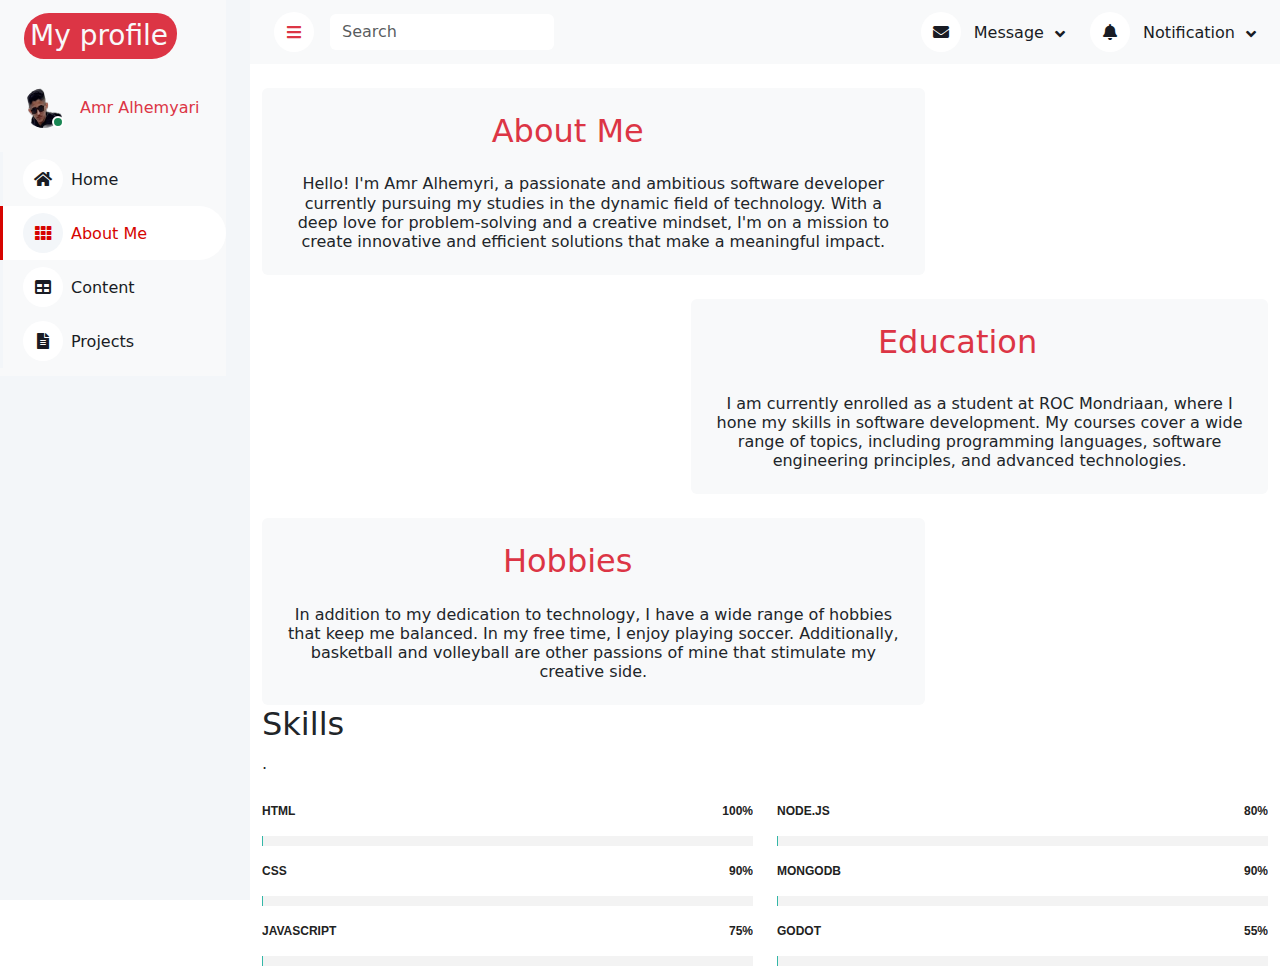
==== about-me.html @ 7b673783 "skills toevoegen" ====
<!DOCTYPE html>
<html>

<head>
	<meta charset="UTF-8">
	<title>profiel.nl</title>
	<link rel="stylesheet" href="css/style.css">
</head>
<link href="https://cdn.jsdelivr.net/npm/bootstrap@5.3.3/dist/css/bootstrap.min.css" rel="stylesheet"
	integrity="sha384-QWTKZyjpPEjISv5WaRU9OFeRpok6YctnYmDr5pNlyT2bRjXh0JMhjY6hW+ALEwIH" crossorigin="anonymous" />
<script defer src="https://cdn.jsdelivr.net/npm/bootstrap@5.3.3/dist/js/bootstrap.bundle.min.js"
	integrity="sha384-YvpcrYf0tY3lHB60NNkmXc5s9fDVZLESaAA55NDzOxhy9GkcIdslK1eN7N6jIeHz"
	crossorigin="anonymous"></script>
<!-- Favicon -->
<link href="img/favicon.ico" rel="icon">
<link href="https://cdnjs.cloudflare.com/ajax/libs/font-awesome/5.10.0/css/all.min.css" rel="stylesheet">
<script src="https://code.jquery.com/jquery-3.4.1.min.js"></script>

<body>
	<!-- Sidebar Start -->
	<div class="sidebar pe-4 pb-3">
		<nav class="navbar bg-light navbar-light">
			<a href="index.html" class="navbar-brand mx-4 mb-3">
				<h3 class="text-light bg-danger"> My profile</h3>
			</a>
			<div class="d-flex align-items-center ms-4 mb-4">
				<div class="position-relative">
					<img class="rounded-circle" src="img/My-photo.png" alt="" style="width: 40px; height: 40px;">
					<div
						class="bg-success rounded-circle border border-2 border-white position-absolute end-0 bottom-0 p-1">
					</div>
				</div>
				<div class="ms-3">
					<h6 class="mb-0 text-danger">Amr Alhemyari</h6>
				</div>
			</div>
			<div class="navbar-nav w-100">
				<a href="index.html" class="nav-item nav-link "><i class="fa fa-home -alt me-2"></i>Home</a>

				<a href="about-me.html" class="nav-item nav-link active"><i class="fa fa-th me-2"></i>About Me</a>
				<a href="contact.html" class="nav-item nav-link"><i class="fa fa-table me-2"></i>Content</a>
				<a href="Projects.html" class="nav-item nav-link "><i class="fa fa-file-alt me-2"></i>Projects</a>

			</div>
		</nav>
	</div>
	<!-- Sidebar End -->

	<div class="content">
		<!-- Navbar Start -->
		<nav class="navbar navbar-expand bg-light navbar-light sticky-top px-4 py-0">
			<a href="" class="navbar-brand d-flex d-lg-none me-4">
				<h2 class="text-danger mb-0"><i class="fa fa-hashtag"></i></h2>
			</a>
			<div href="index.html" class="sidebar-toggler flex-shrink-0">
				<i class="fa fa-bars text-danger"></i>
			</div>
			<form class="d-none d-md-flex ms-3">
				<input class="form-control border-0" type="search" placeholder="Search">
			</form>
			<div class="navbar-nav align-items-center ms-auto">
				<div class="nav-item dropdown">
					<a href="#" class="nav-link dropdown-toggle" data-bs-toggle="dropdown">
						<i class="fa fa-envelope me-lg-2"></i>
						<span class="d-none d-lg-inline-flex">Message</span>
					</a>

				</div>
				<div class="nav-item dropdown">
					<a href="#" class="nav-link dropdown-toggle" data-bs-toggle="dropdown">
						<i class="fa fa-bell me-lg-2"></i>
						<span class="d-none d-lg-inline-flex">Notification</span>
					</a>

				</div>

			</div>
		</nav>
		<!-- Navbar End -->
		<div class="container-fluid pt-4 px-6">
			<div class="row g-4">
				<div class="col-sm-12 col-xl-8">
					<div class="bg-light text-center rounded p-4">
						<div class="d-flex align-items-center justify-content-between mb-4">
							<h2 class="mb-0 col-xl-11 text-danger">About Me</h2>
						</div>
						<h6 class="mb-0 "> Hello! I'm Amr Alhemyri, a passionate and ambitious software developer
							currently pursuing my studies in the dynamic field of technology. With a deep love for
							problem-solving and a creative mindset, I'm on a mission to create innovative and efficient
							solutions that make a meaningful impact.
						</h6>

					</div>
				</div>
				<div class="col-sm-12 col-xl-5">
					<div class=" text-center rounded p-0">
						<div class="d-flex align-items-center justify-content-between mb-4">
							<h2 class="mb-0 col-xl-1 text-danger"></h2>
						</div>
						<h6 class="mb-0 ">

						</h6>

					</div>
				</div>
				<div class="col-sm-12 col-xl-7">
					<div class="bg-light text-center rounded p-4">
						<div class="d-flex align-items-center justify-content-between mb-4">
							<h2 class="mb-6 col-xl-11 text-danger">Education</h2>
						</div>
						<h6 class="mb-0 ">
							I am currently enrolled as a student at ROC Mondriaan, where I hone my skills in software
							development. My courses cover a wide range of topics, including programming languages,
							software engineering principles, and advanced technologies.
						</h6>

					</div>
				</div>
				<div class="col-sm-12 col-xl-8">
					<div class="bg-light text-center rounded p-4">
						<div class="d-flex align-items-center justify-content-between mb-4">
							<h2 class="mb-0 col-xl-11 text-danger">Hobbies</h2>
						</div>
						<h6 class="mb-0 ">
							In addition to my dedication to technology, I have a wide range of hobbies that keep me
							balanced. In my free time, I enjoy playing soccer. Additionally, basketball and volleyball
							are other passions of mine that stimulate my creative side.
						</h6>

					</div>
				</div>
			</div>
		</div>

		<!-- ======= Skills Section ======= -->
		<section id="skills" class="skills">
			<div class="container" data-aos="fade-up">

				<div class="section-title">
					<h2>Skills</h2>
					<p>.</p>
				</div>

				<div class="row skills-content">

					<div class="col-lg-6">

						<div class="progress">
							<span class="skill">HTML <i class="val">100%</i></span>
							<div class="progress-bar-wrap">
								<div class="progress-bar" role="progressbar" aria-valuenow="100" aria-valuemin="0"
									aria-valuemax="100"></div>
							</div>
						</div>

						<div class="progress">
							<span class="skill">CSS <i class="val">90%</i></span>
							<div class="progress-bar-wrap">
								<div class="progress-bar" role="progressbar" aria-valuenow="90" aria-valuemin="0"
									aria-valuemax="100"></div>
							</div>
						</div>

						<div class="progress">
							<span class="skill">JavaScript <i class="val">75%</i></span>
							<div class="progress-bar-wrap">
								<div class="progress-bar" role="progressbar" aria-valuenow="75" aria-valuemin="0"
									aria-valuemax="100"></div>
							</div>
						</div>

					</div>

					<div class="col-lg-6">

						<div class="progress">
							<span class="skill">node.js <i class="val">80%</i></span>
							<div class="progress-bar-wrap">
								<div class="progress-bar" role="progressbar" aria-valuenow="80" aria-valuemin="0"
									aria-valuemax="100"></div>
							</div>
						</div>

						<div class="progress">
							<span class="skill">mongodb <i class="val">90%</i></span>
							<div class="progress-bar-wrap">
								<div class="progress-bar" role="progressbar" aria-valuenow="90" aria-valuemin="0"
									aria-valuemax="100"></div>
							</div>
						</div>

						<div class="progress">
							<span class="skill">godot <i class="val">55%</i></span>
							<div class="progress-bar-wrap">
								<div class="progress-bar" role="progressbar" aria-valuenow="55" aria-valuemin="0"
									aria-valuemax="100"></div>
							</div>
						</div>

					</div>

				</div>

			</div>
		</section><!-- End Skills Section -->


	</div>

	<footer>
	</footer>
	<script src="/js/main.js"></script>
</body>

</html>
---- css/style.css ----
:root {
   --primary: #d60400;
   --light: #F3F6F9;
   --dark: #191C24;
}

.back-to-top {
   position: fixed;
   display: none;
   right: 45px;
   bottom: 45px;
   z-index: 99;
}



.bg-danger {
   border-radius: 25px 20px;
   padding: 6px;
   padding-right: 9px;

}



.sidebar {
   position: fixed;
   top: 0;
   left: 0;
   bottom: 0;
   width: 250px;
   height: 100vh;
   overflow-y: auto;
   background: var(--light);
   transition: 0.5s;
   z-index: 999;
}

.content {
   margin-left: 250px;
   min-height: 100vh;
   background: #FFFFFF;
   transition: 0.5s;
}

@media (min-width: 992px) {
   .sidebar {
      margin-left: 0;
   }

   .sidebar.open {
      margin-left: -250px;
   }

   .content {
      width: calc(100% - 250px);
   }

   .content.open {
      width: 100%;
      margin-left: 0;
   }
}

@media (max-width: 991.98px) {
   .sidebar {
      margin-left: -250px;
   }

   .sidebar.open {
      margin-left: 0;
   }

   .content {
      width: 100%;
      margin-left: 0;
   }
}


.sidebar .navbar .navbar-nav .nav-link {
   padding: 7px 20px;
   color: var(--dark);
   font-weight: 500;
   border-left: 3px solid var(--light);
   border-radius: 0 30px 30px 0;
   outline: none;
}

.sidebar .navbar .navbar-nav .nav-link:hover,
.sidebar .navbar .navbar-nav .nav-link.active {
   color: var(--primary);
   background: #FFFFFF;
   border-color: var(--primary);
}

.sidebar .navbar .navbar-nav .nav-link i {
   width: 40px;
   height: 40px;
   display: inline-flex;
   align-items: center;
   justify-content: center;
   background: #FFFFFF;
   border-radius: 40px;
}

.sidebar .navbar .navbar-nav .nav-link:hover i,
.sidebar .navbar .navbar-nav .nav-link.active i {
   background: var(--light);
}

.sidebar .navbar .dropdown-toggle::after {
   position: absolute;
   top: 15px;
   right: 15px;
   border: none;
   content: "\f107";
   font-family: "Font Awesome 5 Free";
   font-weight: 900;
   transition: .5s;
}

.sidebar .navbar .dropdown-toggle[aria-expanded=true]::after {
   transform: rotate(-180deg);
}

.sidebar .navbar .dropdown-item {
   padding-left: 25px;
   border-radius: 0 30px 30px 0;
}

.content .navbar .navbar-nav .nav-link {
   margin-left: 25px;
   padding: 12px 0;
   color: var(--dark);
   outline: none;
}

.content .navbar .navbar-nav .nav-link:hover,
.content .navbar .navbar-nav .nav-link.active {
   color: var(--primary);
}

.content .navbar .sidebar-toggler,
.content .navbar .navbar-nav .nav-link i {
   width: 40px;
   height: 40px;
   display: inline-flex;
   align-items: center;
   justify-content: center;
   background: #FFFFFF;
   border-radius: 40px;
}

.content .navbar .dropdown-toggle::after {
   margin-left: 6px;
   vertical-align: middle;
   border: none;
   content: "\f107";
   font-family: "Font Awesome 5 Free";
   font-weight: 900;
   transition: .5s;

}

.content .navbar .dropdown-toggle[aria-expanded=true]::after {
   transform: rotate(-180deg);
}

@media (max-width: 575.98px) {
   .content .navbar .navbar-nav .nav-link {
      margin-left: 15px;
   }
}

.text-purple {
   color: #51289e;
}

.bg-purple {
   background-color: #6f42c1;
}


/*--------------------------------------------------------------
# Skills
--------------------------------------------------------------*/
.skills .progress {
   height: 60px;
   display: block;
   background: none;
   border-radius: 0;
 }
 
 .skills .progress .skill {
   padding: 10px 0;
   margin: 0 0 6px 0;
   text-transform: uppercase;
   display: block;
   font-weight: 600;
   font-family: "Poppins", sans-serif;
   color: #222222;
 }
 
 .skills .progress .skill .val {
   float: right;
   font-style: normal;
 }
 
 .skills .progress-bar-wrap {
   background: #f3f3f3;
 }
 
 .skills .progress-bar {
   width: 1px;
   height: 10px;
   transition: 0.9s;
   background-color: #34b7a7;
 }
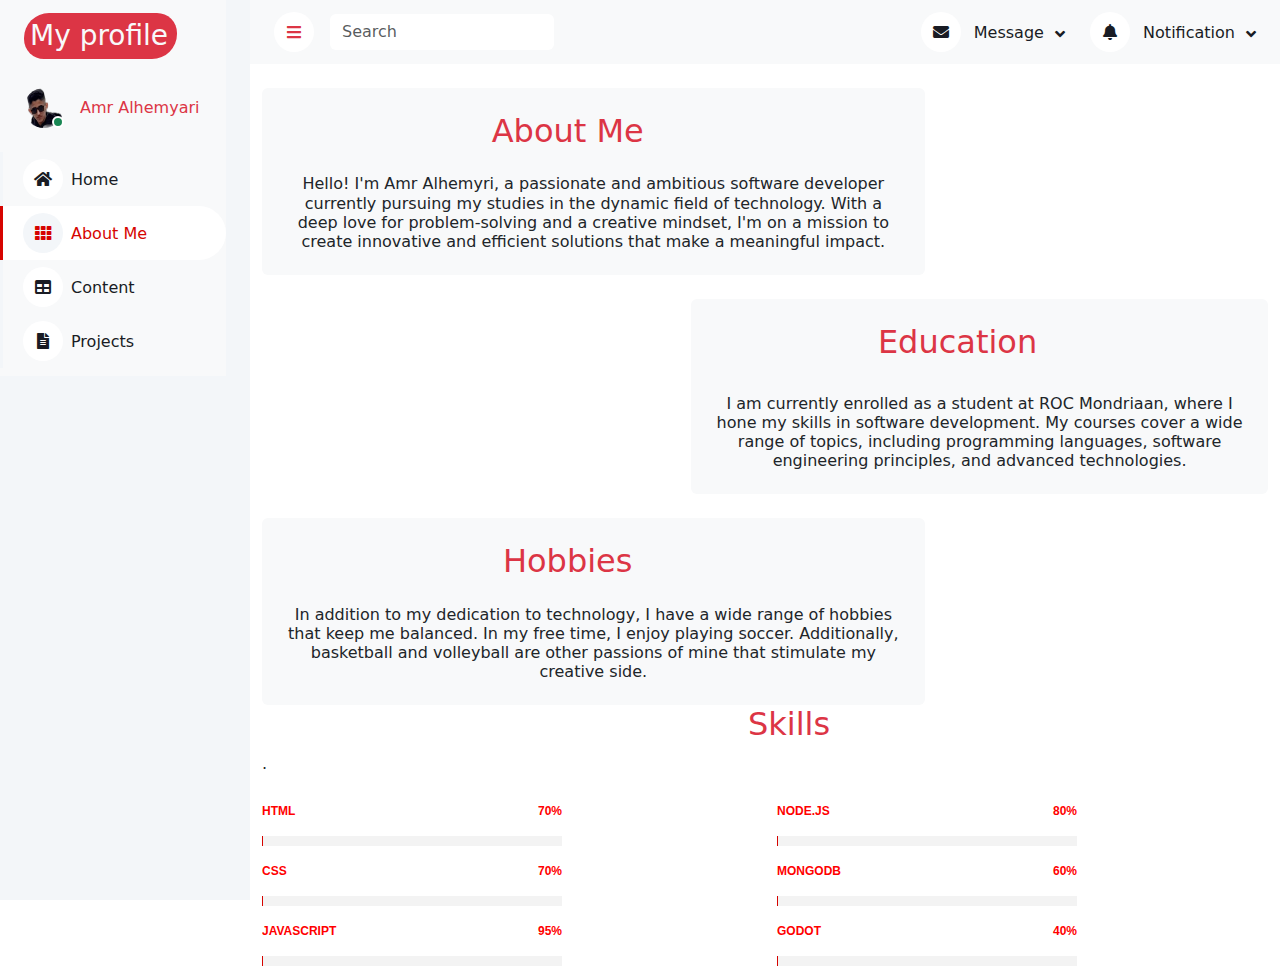
==== commit 2a47e272: "skills style toevoegen" ====
--- a/about-me.html
+++ b/about-me.html
@@ -137,7 +137,7 @@
 			<div class="container" data-aos="fade-up">
 
 				<div class="section-title">
-					<h2>Skills</h2>
+					<h2 class="text-center ms-5 text-danger">Skills</h2>
 					<p>.</p>
 				</div>
 
@@ -146,7 +146,7 @@
 					<div class="col-lg-6">
 
 						<div class="progress">
-							<span class="skill">HTML <i class="val">100%</i></span>
+							<span class="skill">HTML <i class="val">70%</i></span>
 							<div class="progress-bar-wrap">
 								<div class="progress-bar" role="progressbar" aria-valuenow="100" aria-valuemin="0"
 									aria-valuemax="100"></div>
@@ -154,7 +154,7 @@
 						</div>
 
 						<div class="progress">
-							<span class="skill">CSS <i class="val">90%</i></span>
+							<span class="skill">CSS <i class="val">70%</i></span>
 							<div class="progress-bar-wrap">
 								<div class="progress-bar" role="progressbar" aria-valuenow="90" aria-valuemin="0"
 									aria-valuemax="100"></div>
@@ -162,7 +162,7 @@
 						</div>
 
 						<div class="progress">
-							<span class="skill">JavaScript <i class="val">75%</i></span>
+							<span class="skill">JavaScript <i class="val">95%</i></span>
 							<div class="progress-bar-wrap">
 								<div class="progress-bar" role="progressbar" aria-valuenow="75" aria-valuemin="0"
 									aria-valuemax="100"></div>
@@ -182,7 +182,7 @@
 						</div>
 
 						<div class="progress">
-							<span class="skill">mongodb <i class="val">90%</i></span>
+							<span class="skill">mongodb <i class="val">60%</i></span>
 							<div class="progress-bar-wrap">
 								<div class="progress-bar" role="progressbar" aria-valuenow="90" aria-valuemin="0"
 									aria-valuemax="100"></div>
@@ -190,7 +190,7 @@
 						</div>
 
 						<div class="progress">
-							<span class="skill">godot <i class="val">55%</i></span>
+							<span class="skill">godot <i class="val">40%</i></span>
 							<div class="progress-bar-wrap">
 								<div class="progress-bar" role="progressbar" aria-valuenow="55" aria-valuemin="0"
 									aria-valuemax="100"></div>
--- a/css/style.css
+++ b/css/style.css
@@ -187,33 +187,34 @@
 --------------------------------------------------------------*/
 .skills .progress {
    height: 60px;
+   width: 300px;
    display: block;
    background: none;
    border-radius: 0;
- }
- 
- .skills .progress .skill {
+}
+
+.skills .progress .skill {
    padding: 10px 0;
    margin: 0 0 6px 0;
    text-transform: uppercase;
    display: block;
    font-weight: 600;
    font-family: "Poppins", sans-serif;
-   color: #222222;
- }
- 
- .skills .progress .skill .val {
+   color: #ff0000;
+}
+
+.skills .progress .skill .val {
    float: right;
    font-style: normal;
- }
- 
- .skills .progress-bar-wrap {
+}
+
+.skills .progress-bar-wrap {
    background: #f3f3f3;
- }
- 
- .skills .progress-bar {
+}
+
+.skills .progress-bar {
    width: 1px;
    height: 10px;
    transition: 0.9s;
-   background-color: #34b7a7;
- }+   background-color: var(--primary);
+}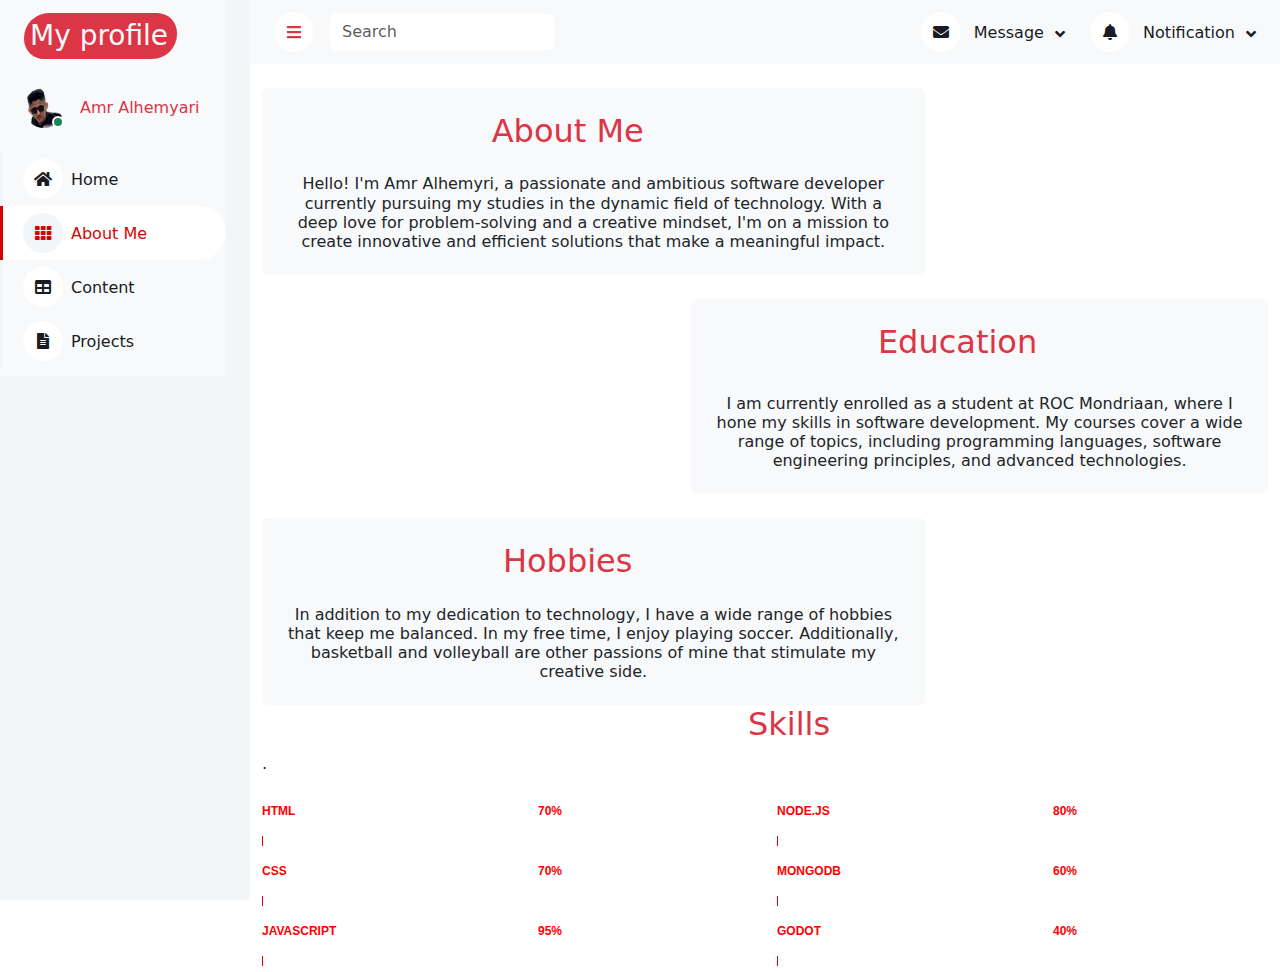
==== commit bb1dcab9: "de sklills js" ====
--- a/about-me.html
+++ b/about-me.html
@@ -148,7 +148,7 @@
 						<div class="progress">
 							<span class="skill">HTML <i class="val">70%</i></span>
 							<div class="progress-bar-wrap">
-								<div class="progress-bar" role="progressbar" aria-valuenow="100" aria-valuemin="0"
+								<div class="progress-bar" role="progressbar" aria-valuenow="70" aria-valuemin="0"
 									aria-valuemax="100"></div>
 							</div>
 						</div>
@@ -156,7 +156,7 @@
 						<div class="progress">
 							<span class="skill">CSS <i class="val">70%</i></span>
 							<div class="progress-bar-wrap">
-								<div class="progress-bar" role="progressbar" aria-valuenow="90" aria-valuemin="0"
+								<div class="progress-bar" role="progressbar" aria-valuenow="70" aria-valuemin="0"
 									aria-valuemax="100"></div>
 							</div>
 						</div>
@@ -164,7 +164,7 @@
 						<div class="progress">
 							<span class="skill">JavaScript <i class="val">95%</i></span>
 							<div class="progress-bar-wrap">
-								<div class="progress-bar" role="progressbar" aria-valuenow="75" aria-valuemin="0"
+								<div class="progress-bar" role="progressbar" aria-valuenow="95" aria-valuemin="0"
 									aria-valuemax="100"></div>
 							</div>
 						</div>
@@ -184,7 +184,7 @@
 						<div class="progress">
 							<span class="skill">mongodb <i class="val">60%</i></span>
 							<div class="progress-bar-wrap">
-								<div class="progress-bar" role="progressbar" aria-valuenow="90" aria-valuemin="0"
+								<div class="progress-bar" role="progressbar" aria-valuenow="60" aria-valuemin="0"
 									aria-valuemax="100"></div>
 							</div>
 						</div>
@@ -192,7 +192,7 @@
 						<div class="progress">
 							<span class="skill">godot <i class="val">40%</i></span>
 							<div class="progress-bar-wrap">
-								<div class="progress-bar" role="progressbar" aria-valuenow="55" aria-valuemin="0"
+								<div class="progress-bar" role="progressbar" aria-valuenow="40" aria-valuemin="0"
 									aria-valuemax="100"></div>
 							</div>
 						</div>
@@ -209,7 +209,11 @@
 
 	<footer>
 	</footer>
-	<script src="/js/main.js"></script>
+	<script src="vendor/glightbox/js/glightbox.min.js"></script>
+	<script src="vendor/swiper/swiper-bundle.min.js"></script>
+	<script src="vendor/waypoints/noframework.waypoints.js"></script>
+  
+	<script src="js/main.js"></script>
 </body>
 
 </html>--- a/css/style.css
+++ b/css/style.css
@@ -200,7 +200,7 @@
    display: block;
    font-weight: 600;
    font-family: "Poppins", sans-serif;
-   color: #ff0000;
+   color: #fe0000;
 }
 
 .skills .progress .skill .val {
@@ -209,12 +209,12 @@
 }
 
 .skills .progress-bar-wrap {
-   background: #f3f3f3;
+   background: #ffffff;
 }
 
 .skills .progress-bar {
    width: 1px;
    height: 10px;
    transition: 0.9s;
-   background-color: var(--primary);
+   background-color: #df0000; 
 }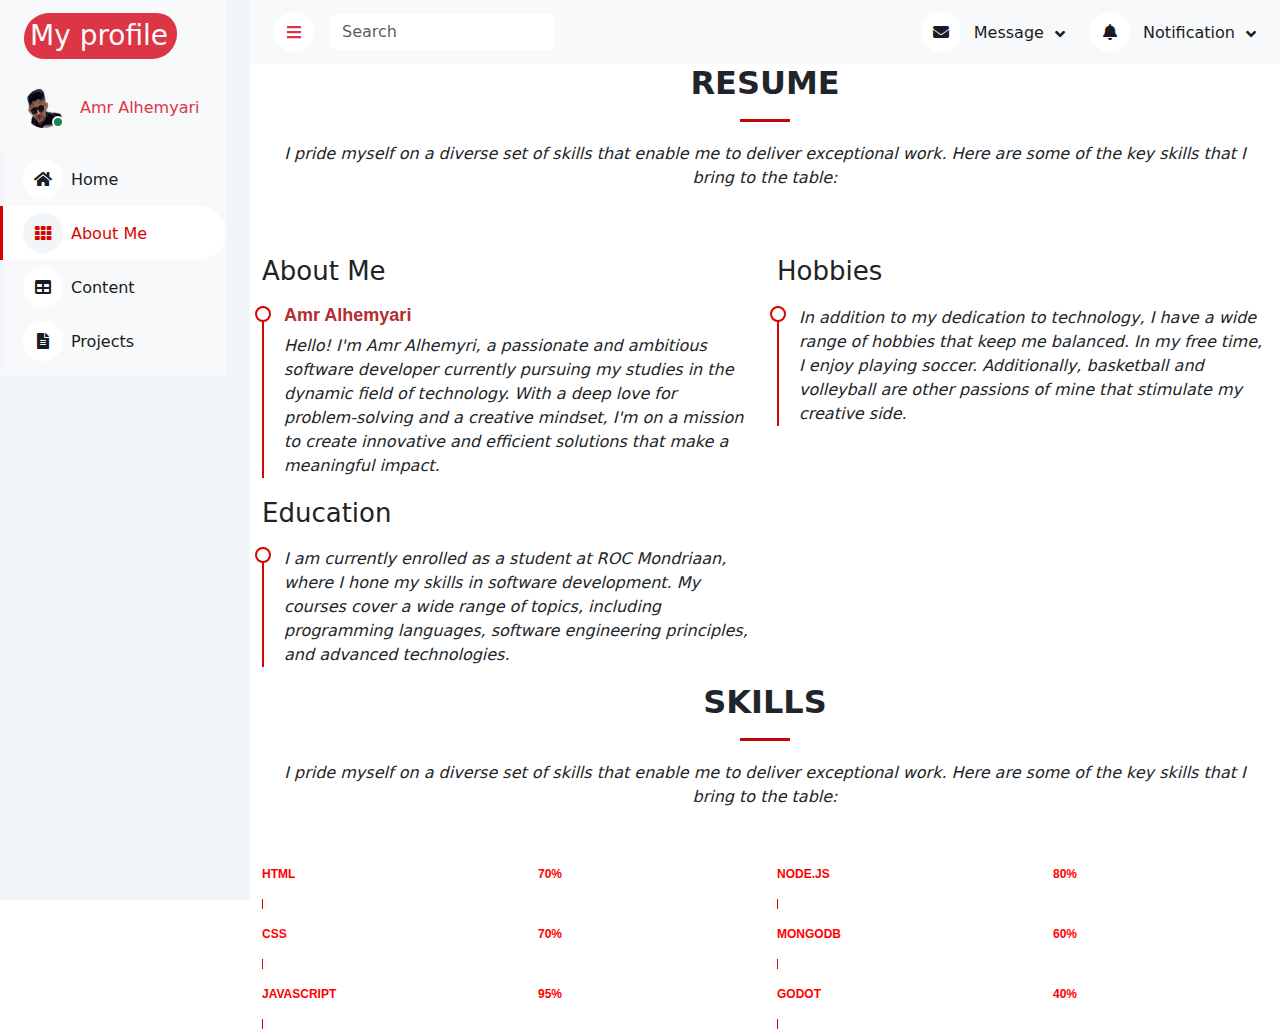
==== commit d146e219: "de about me bewerken" ====
--- a/about-me.html
+++ b/about-me.html
@@ -77,69 +77,67 @@
 			</div>
 		</nav>
 		<!-- Navbar End -->
-		<div class="container-fluid pt-4 px-6">
-			<div class="row g-4">
-				<div class="col-sm-12 col-xl-8">
-					<div class="bg-light text-center rounded p-4">
-						<div class="d-flex align-items-center justify-content-between mb-4">
-							<h2 class="mb-0 col-xl-11 text-danger">About Me</h2>
-						</div>
-						<h6 class="mb-0 "> Hello! I'm Amr Alhemyri, a passionate and ambitious software developer
-							currently pursuing my studies in the dynamic field of technology. With a deep love for
-							problem-solving and a creative mindset, I'm on a mission to create innovative and efficient
-							solutions that make a meaningful impact.
-						</h6>
-
-					</div>
-				</div>
-				<div class="col-sm-12 col-xl-5">
-					<div class=" text-center rounded p-0">
-						<div class="d-flex align-items-center justify-content-between mb-4">
-							<h2 class="mb-0 col-xl-1 text-danger"></h2>
-						</div>
-						<h6 class="mb-0 ">
-
-						</h6>
-
-					</div>
-				</div>
-				<div class="col-sm-12 col-xl-7">
-					<div class="bg-light text-center rounded p-4">
-						<div class="d-flex align-items-center justify-content-between mb-4">
-							<h2 class="mb-6 col-xl-11 text-danger">Education</h2>
-						</div>
-						<h6 class="mb-0 ">
-							I am currently enrolled as a student at ROC Mondriaan, where I hone my skills in software
-							development. My courses cover a wide range of topics, including programming languages,
-							software engineering principles, and advanced technologies.
-						</h6>
-
-					</div>
-				</div>
-				<div class="col-sm-12 col-xl-8">
-					<div class="bg-light text-center rounded p-4">
-						<div class="d-flex align-items-center justify-content-between mb-4">
-							<h2 class="mb-0 col-xl-11 text-danger">Hobbies</h2>
-						</div>
-						<h6 class="mb-0 ">
-							In addition to my dedication to technology, I have a wide range of hobbies that keep me
-							balanced. In my free time, I enjoy playing soccer. Additionally, basketball and volleyball
-							are other passions of mine that stimulate my creative side.
-						</h6>
-
-					</div>
-				</div>
-			</div>
-		</div>
+
+		<!-- ======= Resume Section ======= -->
+		<section id="resume" class="resume">
+			<div class="container" data-aos="fade-up">
+
+				<div class="section-title">
+					<h2>Resume</h2>
+					<p><em>I pride myself on a diverse set of skills that enable me to deliver exceptional work. Here are
+						some of the key skills that I bring to the table:</em></p>
+				</div>
+
+				<div class="row">
+					<div class="col-lg-6">
+						<h3 class="resume-title">About Me</h3>
+						<div class="resume-item pb-0">
+							<h4>Amr Alhemyari</h4>
+							<p><em>Hello! I'm Amr Alhemyri, a passionate and ambitious software developer
+									currently pursuing my studies in the dynamic field of technology. With a deep love
+									for
+									problem-solving and a creative mindset, I'm on a mission to create innovative and
+									efficient
+									solutions that make a meaningful impact.</em></p>
+
+						</div>
+
+						<h3 class="resume-title">Education</h3>
+						<div class="resume-item">
+							<p><em>I am currently enrolled as a student at ROC Mondriaan, where I hone my skills in software
+								development. My courses cover a wide range of topics, including programming languages,
+								software engineering principles, and advanced technologies.</em></p>
+						</div>
+
+					</div>
+					<div class="col-lg-6">
+						<h3 class="resume-title">Hobbies</h3>
+						<div class="resume-item">
+
+							<p><em>In addition to my dedication to technology, I have a wide range of hobbies that keep me
+								balanced. In my free time, I enjoy playing soccer. Additionally, basketball and
+								volleyball
+								are other passions of mine that stimulate my creative side.</em>
+							</p>
+						</div>
+
+					</div>
+				</div>
+
+			</div>
+		</section><!-- End Resume Section -->
+
 
 		<!-- ======= Skills Section ======= -->
 		<section id="skills" class="skills">
 			<div class="container" data-aos="fade-up">
 
 				<div class="section-title">
-					<h2 class="text-center ms-5 text-danger">Skills</h2>
-					<p>.</p>
-				</div>
+					<h2>Skills</h2>
+					<p><em>I pride myself on a diverse set of skills that enable me to deliver exceptional work. Here are
+						some of the key skills that I bring to the table:</em></p>
+				</div>
+
 
 				<div class="row skills-content">
 
@@ -212,7 +210,7 @@
 	<script src="vendor/glightbox/js/glightbox.min.js"></script>
 	<script src="vendor/swiper/swiper-bundle.min.js"></script>
 	<script src="vendor/waypoints/noframework.waypoints.js"></script>
-  
+
 	<script src="js/main.js"></script>
 </body>
 
--- a/css/style.css
+++ b/css/style.css
@@ -216,5 +216,89 @@
    width: 1px;
    height: 10px;
    transition: 0.9s;
-   background-color: #df0000; 
+   background-color: #df0000;
+}
+
+.section-title {
+   text-align: center;
+   padding-bottom: 30px;
+}
+
+.section-title h2 {
+   font-size: 32px;
+   font-weight: bold;
+   text-transform: uppercase;
+   margin-bottom: 20px;
+   padding-bottom: 20px;
+   position: relative;
+}
+
+.section-title h2::after {
+   content: "";
+   position: absolute;
+   display: block;
+   width: 50px;
+   height: 3px;
+   background: #c60505;
+   bottom: 0;
+   left: calc(50% - 25px);
+}
+
+
+.resume .resume-title {
+   font-size: 26px;
+   font-weight: 400;
+   margin-top: 20px;
+   margin-bottom: 20px;
+   color: #222222;
+}
+
+.resume .resume-item {
+   padding: 0 0 20px 20px;
+   margin-top: -2px;
+   border-left: 2px solid var(--primary);
+   position: relative;
+}
+
+.resume .resume-item h4 {
+   line-height: 18px;
+   font-size: 18px;
+   font-weight: 600;
+   font-family: "Poppins", sans-serif;
+   color: #b32e2e;
+   margin-bottom: 10px;
+}
+
+.resume .resume-item h5 {
+   font-size: 16px;
+   background: #effbf9;
+   padding: 5px 15px;
+   display: inline-block;
+   font-weight: 600;
+   margin-bottom: 10px;
+   color: var(--primary);
+}
+
+.resume .resume-item ul {
+   padding-left: 20px;
+}
+
+.resume .resume-item ul li {
+   padding-bottom: 10px;
+}
+
+.resume .resume-item:last-child {
+   padding-bottom: 0;
+}
+
+.resume .resume-item::before {
+   content: "";
+   position: absolute;
+   width: 16px;
+   height: 16px;
+   border-radius: 50px;
+   left: -9px;
+   top: 0;
+   background: #fff;
+   border: 2px solid var(--primary);
 }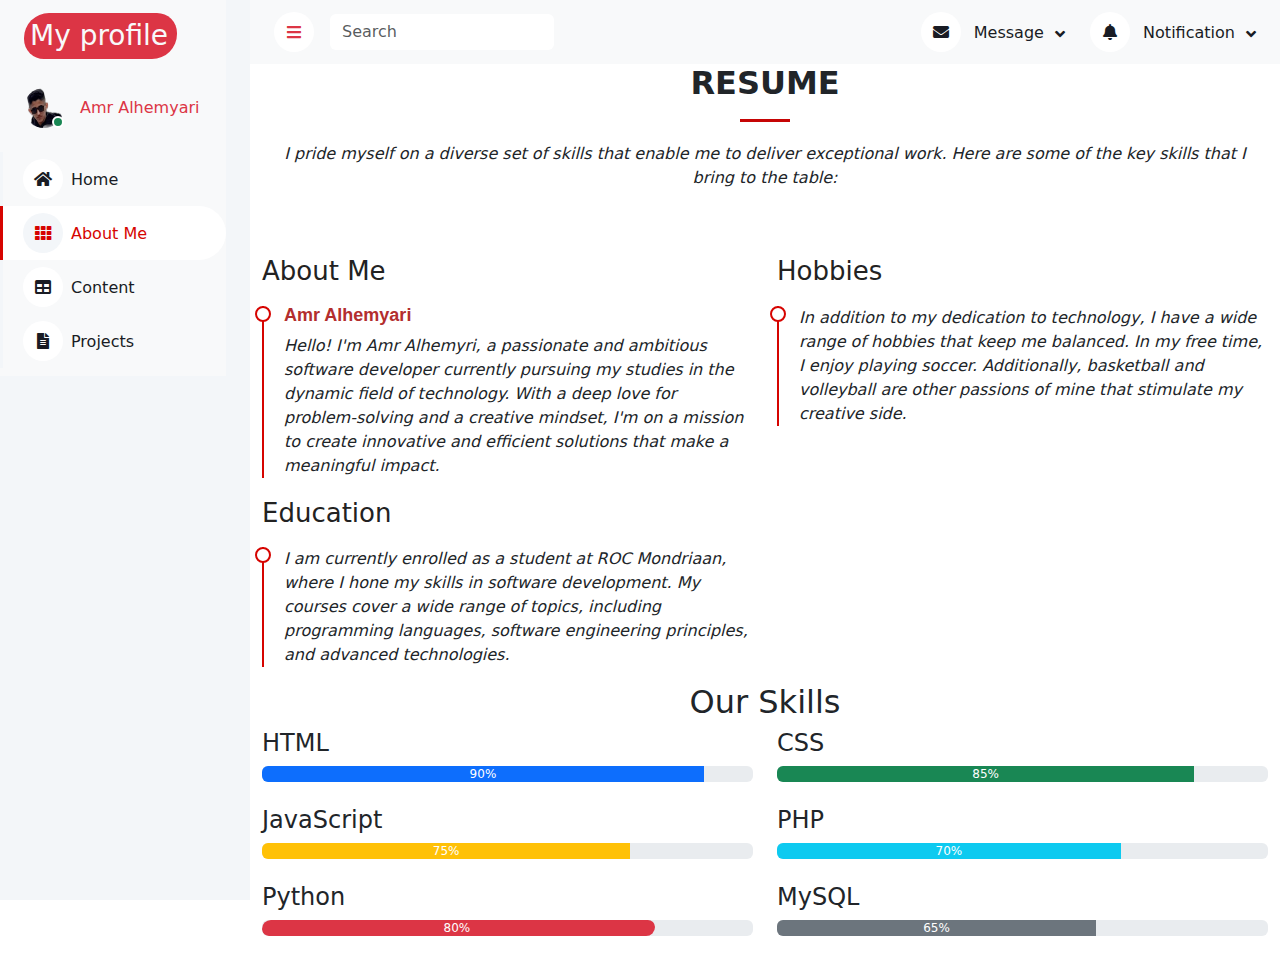
==== commit 289354af: "kleuren bewerken" ====
--- a/about-me.html
+++ b/about-me.html
@@ -126,81 +126,81 @@
 
 			</div>
 		</section><!-- End Resume Section -->
-
-
-		<!-- ======= Skills Section ======= -->
-		<section id="skills" class="skills">
-			<div class="container" data-aos="fade-up">
-
-				<div class="section-title">
-					<h2>Skills</h2>
-					<p><em>I pride myself on a diverse set of skills that enable me to deliver exceptional work. Here are
-						some of the key skills that I bring to the table:</em></p>
-				</div>
-
-
-				<div class="row skills-content">
-
-					<div class="col-lg-6">
-
-						<div class="progress">
-							<span class="skill">HTML <i class="val">70%</i></span>
-							<div class="progress-bar-wrap">
-								<div class="progress-bar" role="progressbar" aria-valuenow="70" aria-valuemin="0"
-									aria-valuemax="100"></div>
-							</div>
-						</div>
-
-						<div class="progress">
-							<span class="skill">CSS <i class="val">70%</i></span>
-							<div class="progress-bar-wrap">
-								<div class="progress-bar" role="progressbar" aria-valuenow="70" aria-valuemin="0"
-									aria-valuemax="100"></div>
-							</div>
-						</div>
-
-						<div class="progress">
-							<span class="skill">JavaScript <i class="val">95%</i></span>
-							<div class="progress-bar-wrap">
-								<div class="progress-bar" role="progressbar" aria-valuenow="95" aria-valuemin="0"
-									aria-valuemax="100"></div>
-							</div>
-						</div>
-
-					</div>
-
-					<div class="col-lg-6">
-
-						<div class="progress">
-							<span class="skill">node.js <i class="val">80%</i></span>
-							<div class="progress-bar-wrap">
-								<div class="progress-bar" role="progressbar" aria-valuenow="80" aria-valuemin="0"
-									aria-valuemax="100"></div>
-							</div>
-						</div>
-
-						<div class="progress">
-							<span class="skill">mongodb <i class="val">60%</i></span>
-							<div class="progress-bar-wrap">
-								<div class="progress-bar" role="progressbar" aria-valuenow="60" aria-valuemin="0"
-									aria-valuemax="100"></div>
-							</div>
-						</div>
-
-						<div class="progress">
-							<span class="skill">godot <i class="val">40%</i></span>
-							<div class="progress-bar-wrap">
-								<div class="progress-bar" role="progressbar" aria-valuenow="40" aria-valuemin="0"
-									aria-valuemax="100"></div>
-							</div>
-						</div>
-
-					</div>
-
-				</div>
-
-			</div>
-		</section><!-- End Skills Section -->
+  <!-- ======= Skills Section ======= -->
+  <section id="skills" class="skill-section">
+	<div class="container">
+		<div class="row">
+			<div class="col-12">
+				<div class="section-headline text-center skill-title">
+					<h2>Our Skills</h2>
+				</div>
+			</div>
+		</div>
+
+		<div class="row">
+			<!-- Skill Item -->
+			<div class="col-md-6">
+				<div class="mb-4">
+					<h4>HTML</h4>
+					<div class="progress">
+						<div class="progress-bar bg-primary" role="progressbar" style="width: 90%;" aria-valuenow="90"
+							aria-valuemin="0" aria-valuemax="100">90%</div>
+					</div>
+				</div>
+			</div>
+
+			<div class="col-md-6">
+				<div class="mb-4">
+					<h4>CSS</h4>
+					<div class="progress">
+						<div class="progress-bar bg-success" role="progressbar" style="width: 85%;" aria-valuenow="85"
+							aria-valuemin="0" aria-valuemax="100">85%</div>
+					</div>
+				</div>
+			</div>
+
+			<div class="col-md-6">
+				<div class="mb-4">
+					<h4>JavaScript</h4>
+					<div class="progress">
+						<div class="progress-bar bg-warning" role="progressbar" style="width: 75%;" aria-valuenow="75"
+							aria-valuemin="0" aria-valuemax="100">75%</div>
+					</div>
+				</div>
+			</div>
+
+			<div class="col-md-6">
+				<div class="mb-4">
+					<h4>PHP</h4>
+					<div class="progress">
+						<div class="progress-bar bg-info" role="progressbar" style="width: 70%;" aria-valuenow="70"
+							aria-valuemin="0" aria-valuemax="100">70%</div>
+					</div>
+				</div>
+			</div>
+
+			<div class="col-md-6">
+				<div class="mb-4">
+					<h4>Python</h4>
+					<div class="progress">
+						<div class="progress-bar bg-danger" role="progressbar" style="width: 80%;" aria-valuenow="80"
+							aria-valuemin="0" aria-valuemax="100">80%</div>
+					</div>
+				</div>
+			</div>
+
+			<div class="col-md-6">
+				<div class="mb-4">
+					<h4>MySQL</h4>
+					<div class="progress">
+						<div class="progress-bar bg-secondary" role="progressbar" style="width: 65%;" aria-valuenow="65"
+							aria-valuemin="0" aria-valuemax="100">65%</div>
+					</div>
+				</div>
+			</div>
+		</div>
+	</div>
+</section><!-- End Skills Section -->
 
 
 	</div>
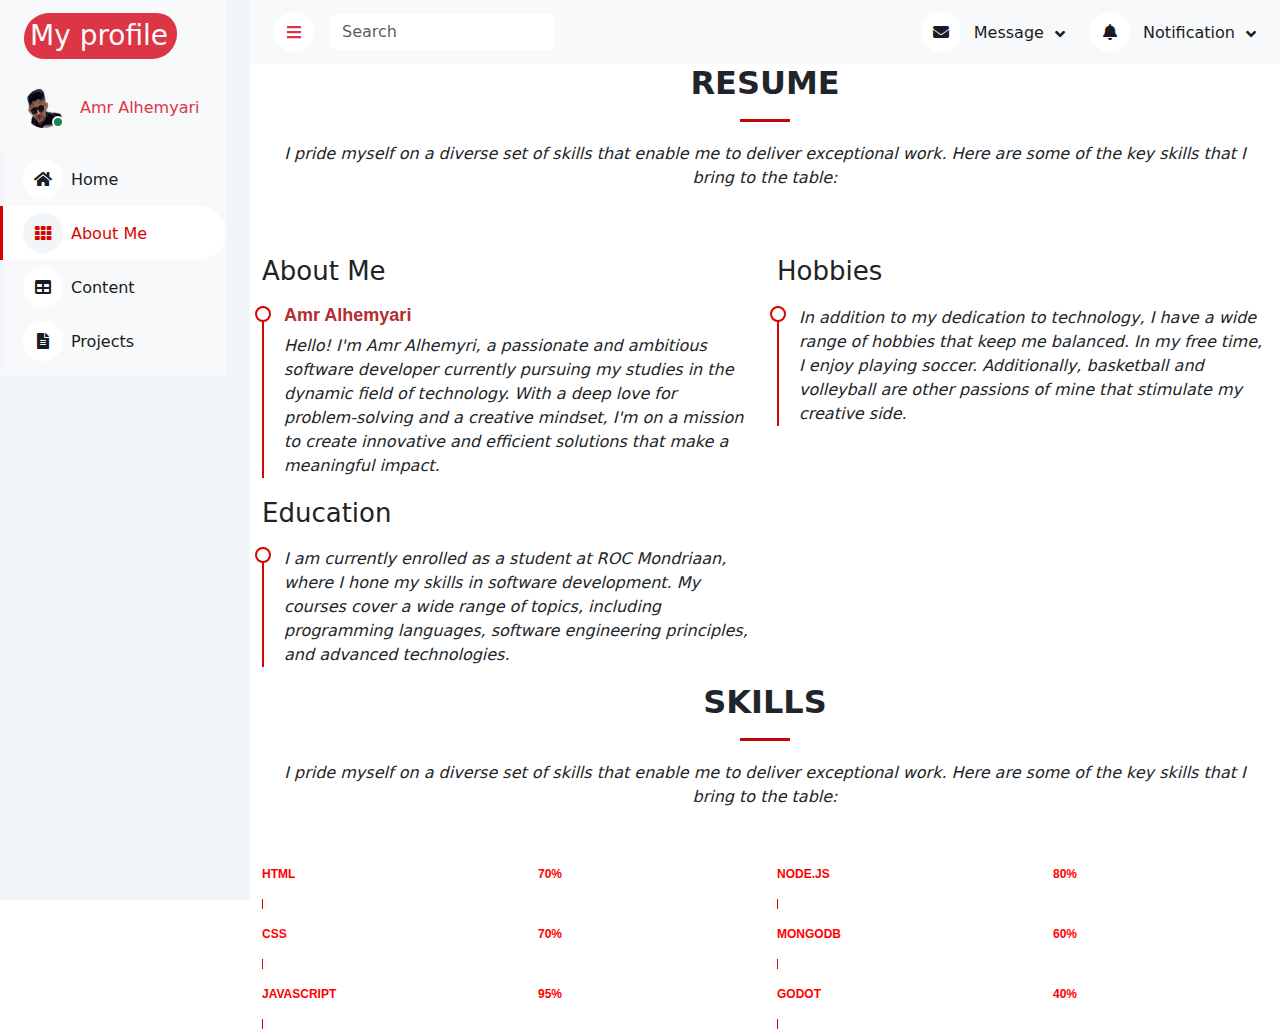
==== commit f5a2281f: "de letter type toepassen" ====
--- a/about-me.html
+++ b/about-me.html
@@ -126,81 +126,81 @@
 
 			</div>
 		</section><!-- End Resume Section -->
-  <!-- ======= Skills Section ======= -->
-  <section id="skills" class="skill-section">
-	<div class="container">
-		<div class="row">
-			<div class="col-12">
-				<div class="section-headline text-center skill-title">
-					<h2>Our Skills</h2>
-				</div>
-			</div>
-		</div>
-
-		<div class="row">
-			<!-- Skill Item -->
-			<div class="col-md-6">
-				<div class="mb-4">
-					<h4>HTML</h4>
-					<div class="progress">
-						<div class="progress-bar bg-primary" role="progressbar" style="width: 90%;" aria-valuenow="90"
-							aria-valuemin="0" aria-valuemax="100">90%</div>
-					</div>
-				</div>
-			</div>
-
-			<div class="col-md-6">
-				<div class="mb-4">
-					<h4>CSS</h4>
-					<div class="progress">
-						<div class="progress-bar bg-success" role="progressbar" style="width: 85%;" aria-valuenow="85"
-							aria-valuemin="0" aria-valuemax="100">85%</div>
-					</div>
-				</div>
-			</div>
-
-			<div class="col-md-6">
-				<div class="mb-4">
-					<h4>JavaScript</h4>
-					<div class="progress">
-						<div class="progress-bar bg-warning" role="progressbar" style="width: 75%;" aria-valuenow="75"
-							aria-valuemin="0" aria-valuemax="100">75%</div>
-					</div>
-				</div>
-			</div>
-
-			<div class="col-md-6">
-				<div class="mb-4">
-					<h4>PHP</h4>
-					<div class="progress">
-						<div class="progress-bar bg-info" role="progressbar" style="width: 70%;" aria-valuenow="70"
-							aria-valuemin="0" aria-valuemax="100">70%</div>
-					</div>
-				</div>
-			</div>
-
-			<div class="col-md-6">
-				<div class="mb-4">
-					<h4>Python</h4>
-					<div class="progress">
-						<div class="progress-bar bg-danger" role="progressbar" style="width: 80%;" aria-valuenow="80"
-							aria-valuemin="0" aria-valuemax="100">80%</div>
-					</div>
-				</div>
-			</div>
-
-			<div class="col-md-6">
-				<div class="mb-4">
-					<h4>MySQL</h4>
-					<div class="progress">
-						<div class="progress-bar bg-secondary" role="progressbar" style="width: 65%;" aria-valuenow="65"
-							aria-valuemin="0" aria-valuemax="100">65%</div>
-					</div>
-				</div>
-			</div>
-		</div>
-	</div>
-</section><!-- End Skills Section -->
+
+
+		<!-- ======= Skills Section ======= -->
+		<section id="skills" class="skills">
+			<div class="container" data-aos="fade-up">
+
+				<div class="section-title">
+					<h2>Skills</h2>
+					<p><em>I pride myself on a diverse set of skills that enable me to deliver exceptional work. Here are
+						some of the key skills that I bring to the table:</em></p>
+				</div>
+
+
+				<div class="row skills-content">
+
+					<div class="col-lg-6">
+
+						<div class="progress">
+							<span class="skill">HTML <i class="val">70%</i></span>
+							<div class="progress-bar-wrap">
+								<div class="progress-bar" role="progressbar" aria-valuenow="70" aria-valuemin="0"
+									aria-valuemax="100"></div>
+							</div>
+						</div>
+
+						<div class="progress">
+							<span class="skill">CSS <i class="val">70%</i></span>
+							<div class="progress-bar-wrap">
+								<div class="progress-bar" role="progressbar" aria-valuenow="70" aria-valuemin="0"
+									aria-valuemax="100"></div>
+							</div>
+						</div>
+
+						<div class="progress">
+							<span class="skill">JavaScript <i class="val">95%</i></span>
+							<div class="progress-bar-wrap">
+								<div class="progress-bar" role="progressbar" aria-valuenow="95" aria-valuemin="0"
+									aria-valuemax="100"></div>
+							</div>
+						</div>
+
+					</div>
+
+					<div class="col-lg-6">
+
+						<div class="progress">
+							<span class="skill">node.js <i class="val">80%</i></span>
+							<div class="progress-bar-wrap">
+								<div class="progress-bar" role="progressbar" aria-valuenow="80" aria-valuemin="0"
+									aria-valuemax="100"></div>
+							</div>
+						</div>
+
+						<div class="progress">
+							<span class="skill">mongodb <i class="val">60%</i></span>
+							<div class="progress-bar-wrap">
+								<div class="progress-bar" role="progressbar" aria-valuenow="60" aria-valuemin="0"
+									aria-valuemax="100"></div>
+							</div>
+						</div>
+
+						<div class="progress">
+							<span class="skill">godot <i class="val">40%</i></span>
+							<div class="progress-bar-wrap">
+								<div class="progress-bar" role="progressbar" aria-valuenow="40" aria-valuemin="0"
+									aria-valuemax="100"></div>
+							</div>
+						</div>
+
+					</div>
+
+				</div>
+
+			</div>
+		</section><!-- End Skills Section -->
 
 
 	</div>
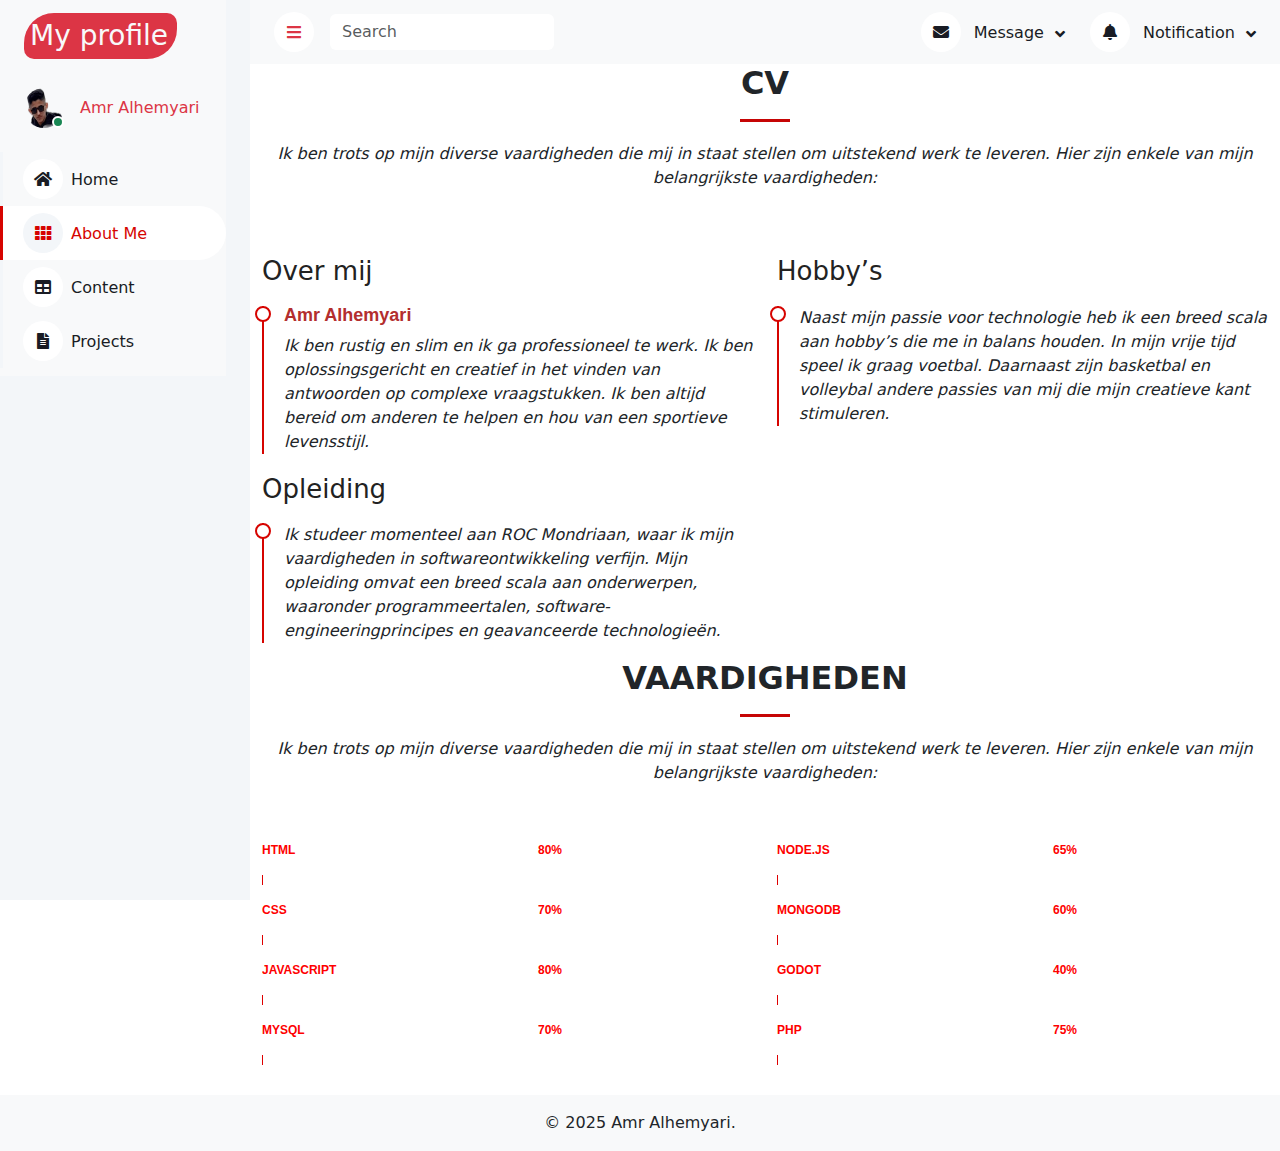
==== commit db8c0ffb: "De nieuw projects toevoegen" ====
--- a/about-me.html
+++ b/about-me.html
@@ -1,20 +1,21 @@
 <!DOCTYPE html>
-<html>
+<html lang="en">
 
 <head>
 	<meta charset="UTF-8">
 	<title>profiel.nl</title>
 	<link rel="stylesheet" href="css/style.css">
+
+	<link href="https://cdn.jsdelivr.net/npm/bootstrap@5.3.3/dist/css/bootstrap.min.css" rel="stylesheet"
+		integrity="sha384-QWTKZyjpPEjISv5WaRU9OFeRpok6YctnYmDr5pNlyT2bRjXh0JMhjY6hW+ALEwIH" crossorigin="anonymous" />
+	<script defer src="https://cdn.jsdelivr.net/npm/bootstrap@5.3.3/dist/js/bootstrap.bundle.min.js"
+		integrity="sha384-YvpcrYf0tY3lHB60NNkmXc5s9fDVZLESaAA55NDzOxhy9GkcIdslK1eN7N6jIeHz"
+		crossorigin="anonymous"></script>
+	<!-- Favicon -->
+	<link href="img/favicon.ico" rel="icon">
+	<link href="https://cdnjs.cloudflare.com/ajax/libs/font-awesome/5.10.0/css/all.min.css" rel="stylesheet">
+	<script src="https://code.jquery.com/jquery-3.4.1.min.js"></script>
 </head>
-<link href="https://cdn.jsdelivr.net/npm/bootstrap@5.3.3/dist/css/bootstrap.min.css" rel="stylesheet"
-	integrity="sha384-QWTKZyjpPEjISv5WaRU9OFeRpok6YctnYmDr5pNlyT2bRjXh0JMhjY6hW+ALEwIH" crossorigin="anonymous" />
-<script defer src="https://cdn.jsdelivr.net/npm/bootstrap@5.3.3/dist/js/bootstrap.bundle.min.js"
-	integrity="sha384-YvpcrYf0tY3lHB60NNkmXc5s9fDVZLESaAA55NDzOxhy9GkcIdslK1eN7N6jIeHz"
-	crossorigin="anonymous"></script>
-<!-- Favicon -->
-<link href="img/favicon.ico" rel="icon">
-<link href="https://cdnjs.cloudflare.com/ajax/libs/font-awesome/5.10.0/css/all.min.css" rel="stylesheet">
-<script src="https://code.jquery.com/jquery-3.4.1.min.js"></script>
 
 <body>
 	<!-- Sidebar Start -->
@@ -50,9 +51,9 @@
 		<!-- Navbar Start -->
 		<nav class="navbar navbar-expand bg-light navbar-light sticky-top px-4 py-0">
 			<a href="" class="navbar-brand d-flex d-lg-none me-4">
-				<h2 class="text-danger mb-0"><i class="fa fa-hashtag"></i></h2>
+
 			</a>
-			<div href="index.html" class="sidebar-toggler flex-shrink-0">
+			<div class="sidebar-toggler flex-shrink-0">
 				<i class="fa fa-bars text-danger"></i>
 			</div>
 			<form class="d-none d-md-flex ms-3">
@@ -83,41 +84,40 @@
 			<div class="container" data-aos="fade-up">
 
 				<div class="section-title">
-					<h2>Resume</h2>
-					<p><em>I pride myself on a diverse set of skills that enable me to deliver exceptional work. Here are
-						some of the key skills that I bring to the table:</em></p>
+					<h2>CV</h2>
+					<p><em>Ik ben trots op mijn diverse vaardigheden die mij in staat stellen om uitstekend werk te
+							leveren. Hier zijn enkele van mijn belangrijkste vaardigheden:</em></p>
 				</div>
 
 				<div class="row">
 					<div class="col-lg-6">
-						<h3 class="resume-title">About Me</h3>
+						<h3 class="resume-title">Over mij</h3>
 						<div class="resume-item pb-0">
 							<h4>Amr Alhemyari</h4>
-							<p><em>Hello! I'm Amr Alhemyri, a passionate and ambitious software developer
-									currently pursuing my studies in the dynamic field of technology. With a deep love
-									for
-									problem-solving and a creative mindset, I'm on a mission to create innovative and
-									efficient
-									solutions that make a meaningful impact.</em></p>
-
-						</div>
-
-						<h3 class="resume-title">Education</h3>
+							<p><em>Ik ben rustig en slim en ik ga professioneel te werk. Ik ben oplossingsgericht en
+									creatief in het vinden van antwoorden op complexe vraagstukken. Ik ben altijd bereid
+									om anderen te helpen en hou van een sportieve levensstijl.  </em></p>
+
+						</div>
+
+						<h3 class="resume-title">Opleiding</h3>
 						<div class="resume-item">
-							<p><em>I am currently enrolled as a student at ROC Mondriaan, where I hone my skills in software
-								development. My courses cover a wide range of topics, including programming languages,
-								software engineering principles, and advanced technologies.</em></p>
-						</div>
-
-					</div>
-					<div class="col-lg-6">
-						<h3 class="resume-title">Hobbies</h3>
+							<p><em>
+									Ik studeer momenteel aan ROC Mondriaan, waar ik mijn vaardigheden in
+									softwareontwikkeling verfijn. Mijn opleiding omvat een breed scala aan onderwerpen,
+									waaronder programmeertalen, software-engineeringprincipes en geavanceerde
+									technologieën.</em></p>
+						</div>
+
+					</div>
+					<div class="col-lg-6">
+						<h3 class="resume-title">Hobby’s</h3>
 						<div class="resume-item">
 
-							<p><em>In addition to my dedication to technology, I have a wide range of hobbies that keep me
-								balanced. In my free time, I enjoy playing soccer. Additionally, basketball and
-								volleyball
-								are other passions of mine that stimulate my creative side.</em>
+							<p><em>
+									Naast mijn passie voor technologie heb ik een breed scala aan hobby’s die me in
+									balans houden. In mijn vrije tijd speel ik graag voetbal. Daarnaast zijn basketbal
+									en volleybal andere passies van mij die mijn creatieve kant stimuleren.</em>
 							</p>
 						</div>
 
@@ -133,9 +133,10 @@
 			<div class="container" data-aos="fade-up">
 
 				<div class="section-title">
-					<h2>Skills</h2>
-					<p><em>I pride myself on a diverse set of skills that enable me to deliver exceptional work. Here are
-						some of the key skills that I bring to the table:</em></p>
+					<h2>Vaardigheden</h2>
+					<p><em>
+							Ik ben trots op mijn diverse vaardigheden die mij in staat stellen om uitstekend werk te
+							leveren. Hier zijn enkele van mijn belangrijkste vaardigheden:</em></p>
 				</div>
 
 
@@ -144,7 +145,15 @@
 					<div class="col-lg-6">
 
 						<div class="progress">
-							<span class="skill">HTML <i class="val">70%</i></span>
+							<span class="skill">HTML <i class="val">80%</i></span>
+							<div class="progress-bar-wrap">
+								<div class="progress-bar" role="progressbar" aria-valuenow="80" aria-valuemin="0"
+									aria-valuemax="100"></div>
+							</div>
+						</div>
+
+						<div class="progress">
+							<span class="skill">CSS <i class="val">70%</i></span>
 							<div class="progress-bar-wrap">
 								<div class="progress-bar" role="progressbar" aria-valuenow="70" aria-valuemin="0"
 									aria-valuemax="100"></div>
@@ -152,29 +161,28 @@
 						</div>
 
 						<div class="progress">
-							<span class="skill">CSS <i class="val">70%</i></span>
+							<span class="skill">JavaScript <i class="val">80%</i></span>
+							<div class="progress-bar-wrap">
+								<div class="progress-bar" role="progressbar" aria-valuenow="80" aria-valuemin="0"
+									aria-valuemax="100"></div>
+							</div>
+						</div>
+						<div class="progress">
+							<span class="skill">MYSQL <i class="val">70%</i></span>
 							<div class="progress-bar-wrap">
 								<div class="progress-bar" role="progressbar" aria-valuenow="70" aria-valuemin="0"
 									aria-valuemax="100"></div>
 							</div>
 						</div>
 
-						<div class="progress">
-							<span class="skill">JavaScript <i class="val">95%</i></span>
-							<div class="progress-bar-wrap">
-								<div class="progress-bar" role="progressbar" aria-valuenow="95" aria-valuemin="0"
-									aria-valuemax="100"></div>
-							</div>
-						</div>
-
-					</div>
-
-					<div class="col-lg-6">
-
-						<div class="progress">
-							<span class="skill">node.js <i class="val">80%</i></span>
-							<div class="progress-bar-wrap">
-								<div class="progress-bar" role="progressbar" aria-valuenow="80" aria-valuemin="0"
+					</div>
+
+					<div class="col-lg-6">
+
+						<div class="progress">
+							<span class="skill">node.js <i class="val">65%</i></span>
+							<div class="progress-bar-wrap">
+								<div class="progress-bar" role="progressbar" aria-valuenow="65" aria-valuemin="0"
 									aria-valuemax="100"></div>
 							</div>
 						</div>
@@ -194,6 +202,14 @@
 									aria-valuemax="100"></div>
 							</div>
 						</div>
+						<div class="progress">
+							<span class="skill">PHP <i class="val">75%</i></span>
+							<div class="progress-bar-wrap">
+								<div class="progress-bar" role="progressbar" aria-valuenow="75" aria-valuemin="0"
+									aria-valuemax="100"></div>
+							</div>
+						</div>
+					
 
 					</div>
 
@@ -205,8 +221,9 @@
 
 	</div>
 
-	<footer>
-	</footer>
+	<footer class="text-center py-3 bg-light mt-4">
+		<p class="mb-0">&copy; 2025 Amr Alhemyari. </p>
+	  </footer>
 	<script src="vendor/glightbox/js/glightbox.min.js"></script>
 	<script src="vendor/swiper/swiper-bundle.min.js"></script>
 	<script src="vendor/waypoints/noframework.waypoints.js"></script>
--- a/css/style.css
+++ b/css/style.css
@@ -15,7 +15,7 @@
 
 
 .bg-danger {
-   border-radius: 25px 20px;
+   border-radius: 30px 10px;
    padding: 6px;
    padding-right: 9px;
 
